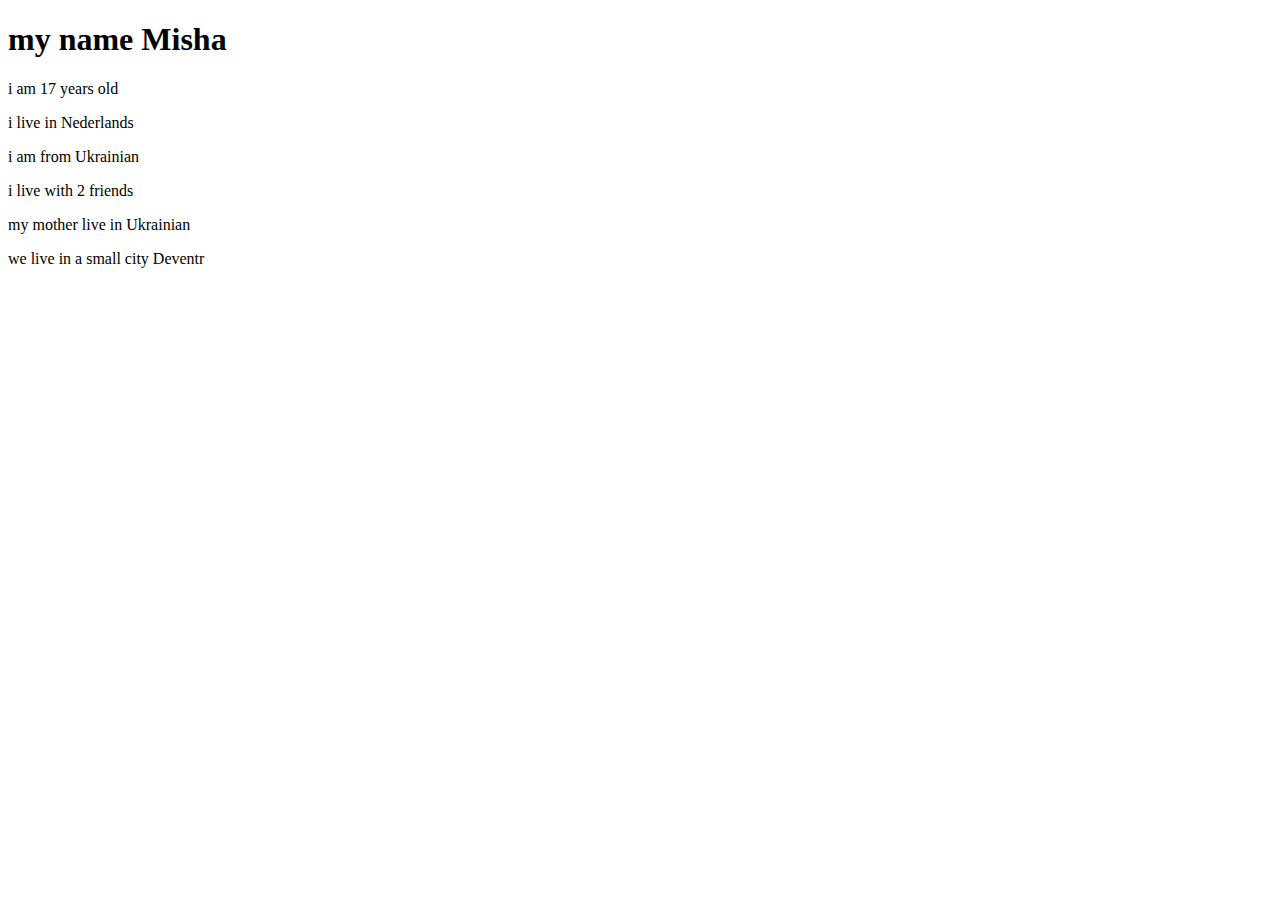
==== index.html @ f0b2c5c3 "i need" ====
<!DOCTYPE html>
<html lang="en">
<head>
    <meta charset="UTF-8">
    <meta name="viewport" content="width=device-width, initial-scale=1.0">
    <title>Document</title>
</head>
<body>
<h1>my name Misha   
</h1> 
<p> i am 17 years old </p>
  <p> i live in Nederlands</p>  
  <p>i  am from Ukrainian</p>
<p>i live with 2 friends  </p>
<p>my mother live in Ukrainian </p>
<p>we live in a small city Deventr </p>

</body>
</html>
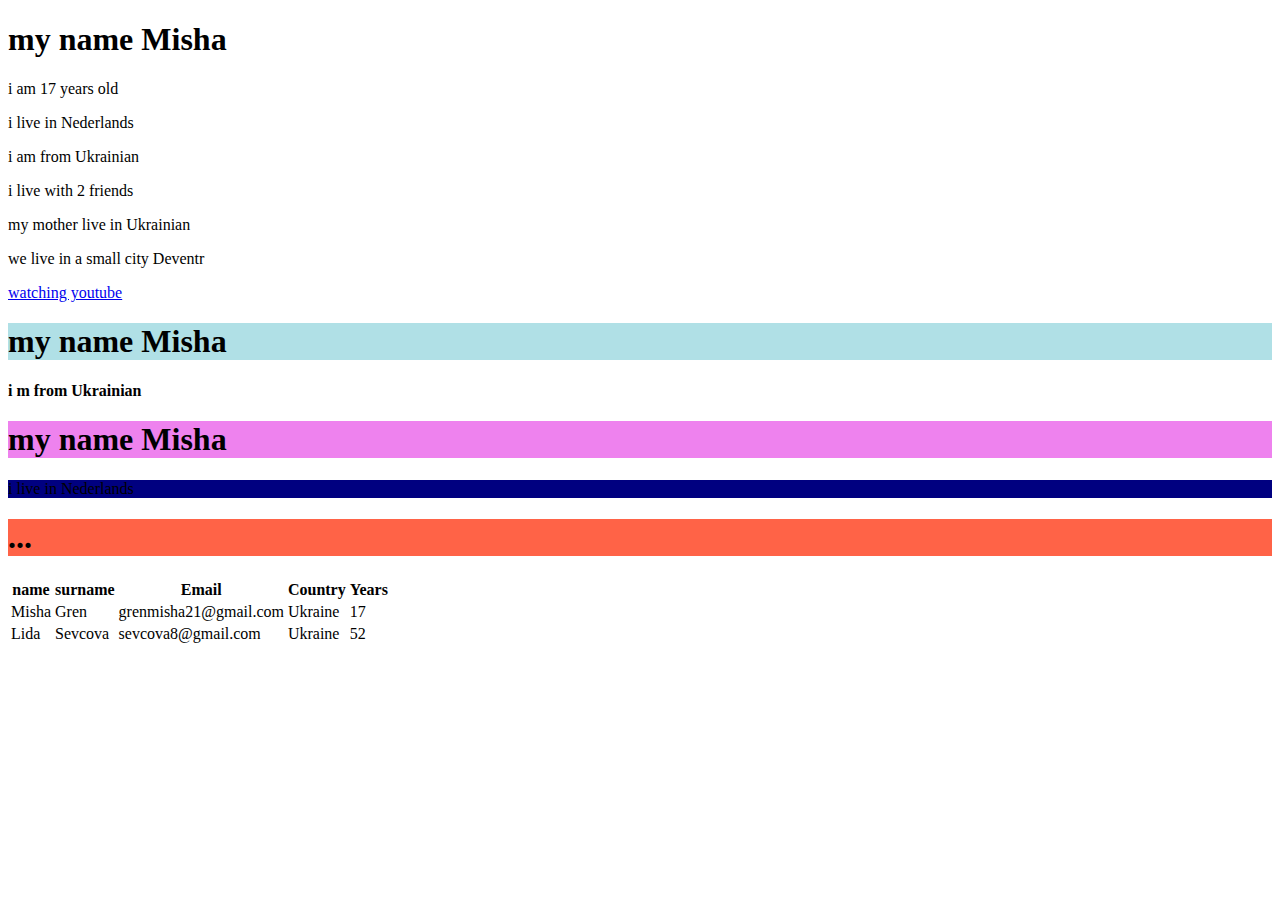
==== commit 158a8c08: "cerate table" ====
--- a/index.html
+++ b/index.html
@@ -4,6 +4,9 @@
     <meta charset="UTF-8">
     <meta name="viewport" content="width=device-width, initial-scale=1.0">
     <title>Document</title>
+    <style>
+      
+    </style>
 </head>
 <body>
 <h1>my name Misha   
@@ -14,6 +17,41 @@
 <p>i live with 2 friends  </p>
 <p>my mother live in Ukrainian </p>
 <p>we live in a small city Deventr </p>
+<a href="https://www.youtube.com/">watching youtube </a>
+
+<h1 style="background-color:powderblue;">my name Misha</h1>
+<strong>i m from Ukrainian</strong> 
+<!--i m like play football-->
+<p i m lerning Deutch></p>
+<h1 style="background-color:violet;">my name Misha</h1>
+<p style="background-color:navy;">i live in Nederlands</p>
+<h1 style="background-color:rgb(255, 99, 71);">...</h1>
+
+
+<table>
+  <tr>
+    <th>name</th>
+    <th>surname</th>
+    <th>Email</th>
+    <th>Country</th>
+    <th>Years</th>
+  </tr>
+  <tr>
+   <td>Misha</td>
+   <td>Gren</td>
+   <td>grenmisha21@gmail.com</td>
+   <td>Ukraine</td>
+   <td>17</td>
+  </tr>
+  <tr>
+    <td>Lida</td>
+    <td>Sevcova</td>
+    <td>sevcova8@gmail.com</td>
+    <td>Ukraine</td>
+    <td>52</td>
+  </tr>
+</table>
+
 
 </body>
 </html>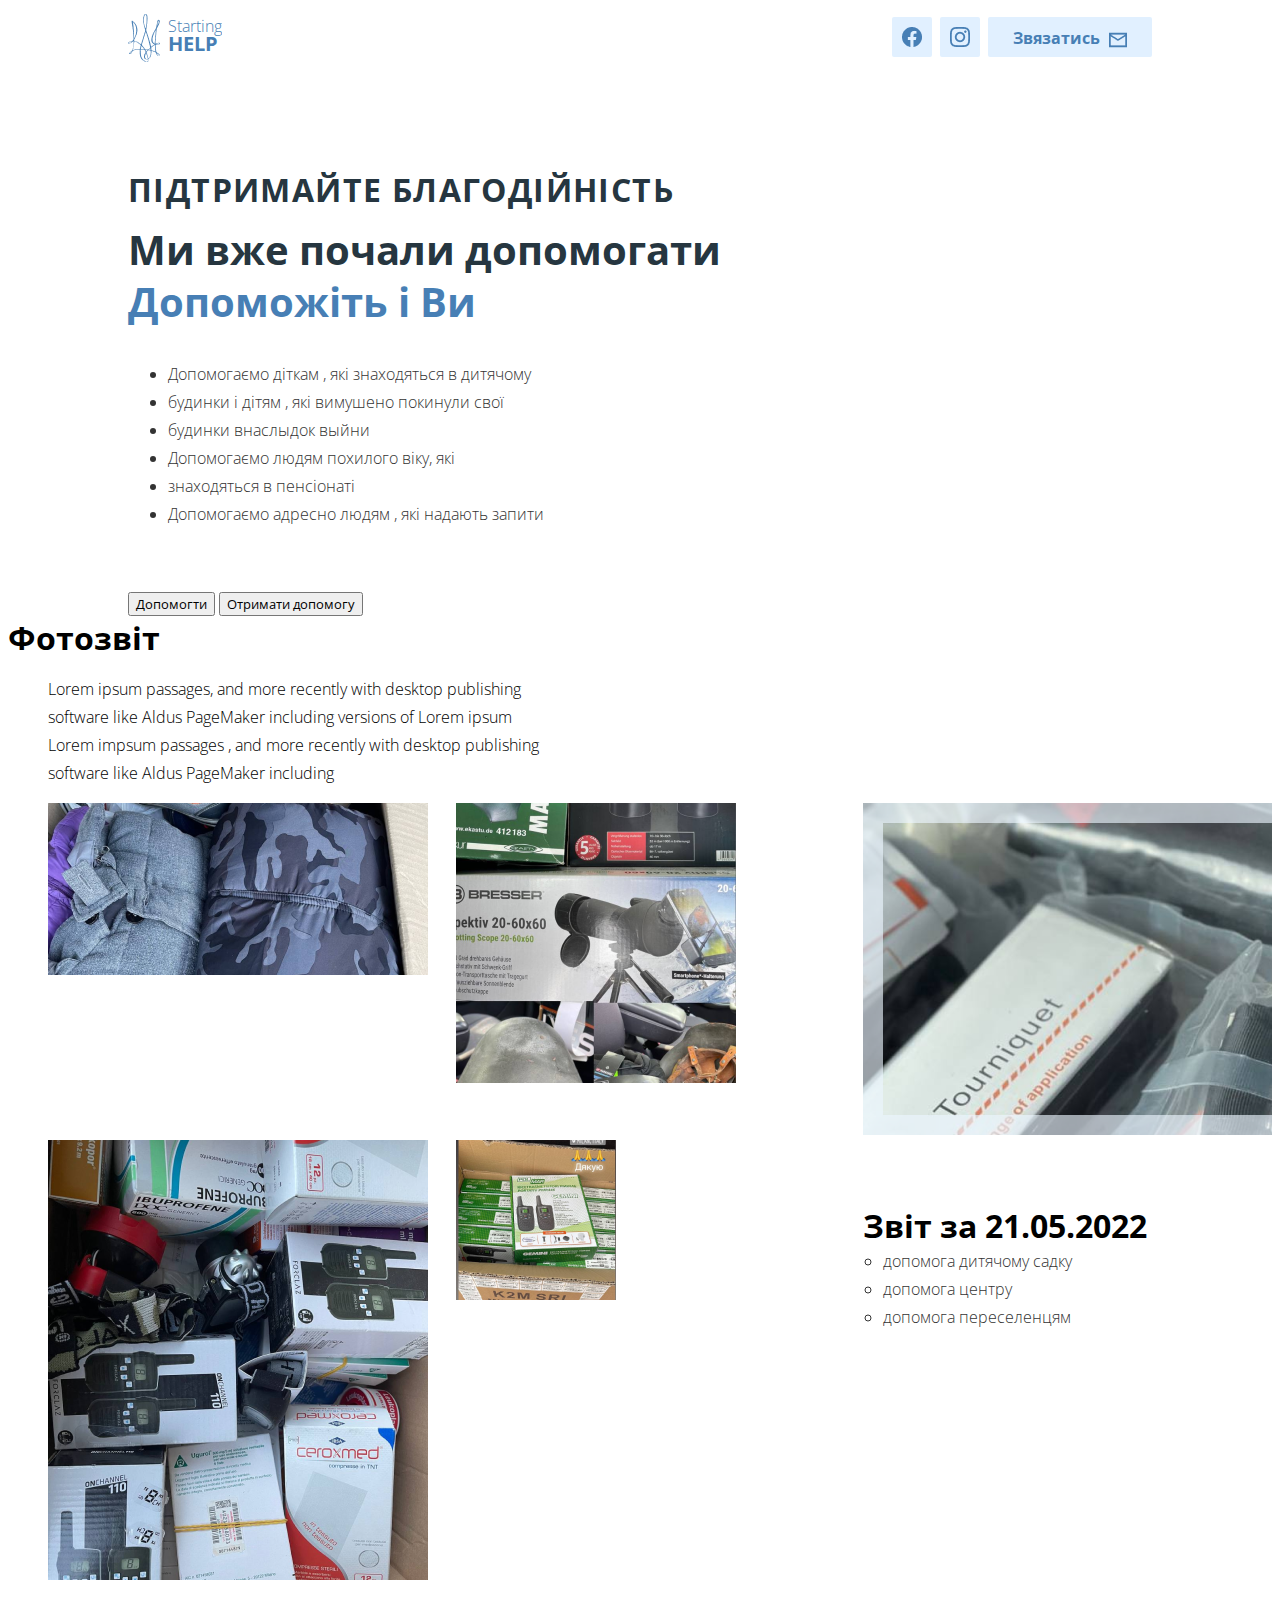
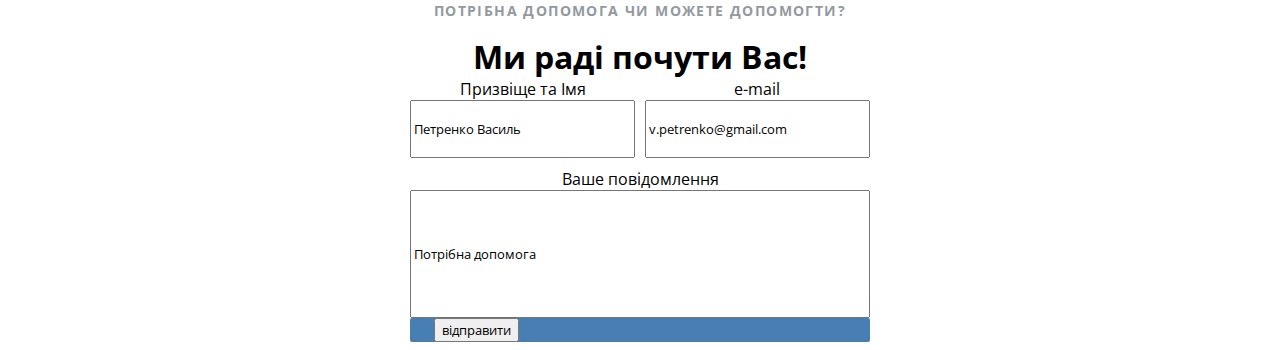
==== commit 37906d71: "add images" ====
--- a/index.html
+++ b/index.html
@@ -1,57 +1,116 @@
 <!DOCTYPE html>
 <html lang="en">
+
 <head>
-    <meta charset="UTF-8">
-    <meta name="viewport" content="width=device-width, initial-scale=1.0">
-    <title>Document</title>
-    <style>
-      
-    </style>
+  <meta charset="UTF-8">
+  <meta name="viewport" content="width=device-width, initial-scale=1.0">
+  <title>Document</title>
+  <link href="https://fonts.googleapis.com/css2?family=Open+Sans:wght@300;400;600;700&display=swap" rel="stylesheet">
+  <link rel="stylesheet" href="./styles/index.css">
 </head>
+
 <body>
-<h1>my name Misha   
-</h1> 
-<p> i am 17 years old </p>
-  <p> i live in Nederlands</p>  
-  <p>i  am from Ukrainian</p>
-<p>i live with 2 friends  </p>
-<p>my mother live in Ukrainian </p>
-<p>we live in a small city Deventr </p>
-<a href="https://www.youtube.com/">watching youtube </a>
+  <header>
+    <div class="logo-container">
 
-<h1 style="background-color:powderblue;">my name Misha</h1>
-<strong>i m from Ukrainian</strong> 
-<!--i m like play football-->
-<p i m lerning Deutch></p>
-<h1 style="background-color:violet;">my name Misha</h1>
-<p style="background-color:navy;">i live in Nederlands</p>
-<h1 style="background-color:rgb(255, 99, 71);">...</h1>
+      <img src="./img/logo.png" alt="logo" class="logo">
+      <div class="text-container">
+        <p class="text-starting">
+          Starting
+        </p>
+        <p class="text-help">
+          help
+        </p>
+      </div>
+
+    </div>
+
+    </div>
+    <ul class="menu">
+      <li><a href="#"><img src="./img/fb.png" alt="facebook img"></a></li>
+      <li><a href="#"><img src="./img/Instagram.png" alt="Instagram img"></a></li>
+      <li><a href="#"><span>Звязатись</span><img src="./img/icon_nest.png" alt="icon_nest img"></a></li>
+    </ul>
+  </header>
+
+  <div class="section-1">
+    <h1>Підтримайте благодійність </h1>
+    <h2>Ми вже почали допомогати </h2>
+    <h3>Допоможіть і Ви</h3>
+    <ul>
+      <li>Допомогаємо діткам , які знаходяться в дитячому</li>
+      <li>будинки і дітям , які вимушено покинули свої </li>
+      <li>будинки внаслыдок выйни </li>
+      <li>Допомогаємо людям похилого віку, які</li>
+      <li>знаходяться в пенсіонаті</li>
+      <li>Допомогаємо адресно людям , які надають запити</li>
+    </ul>
+    <div class="button-container">
+      <button class="help-bth">Допомогти</button>
+      <button class="get-help-bth"> Отримати допомогу</button>
+
+    </div>
+
+  </div>
+  <div class="section-2">
+    <h1>Фотозвіт</h1>
+    <ul>
+      <li>Lorem ipsum passages, and more recently with desktop publishing</li>
+      <li>software like Aldus PageMaker including versions of Lorem ipsum</li>
+      <li>Lorem impsum passages , and more recently with desktop publishing</li>
+      <li>software like Aldus PageMaker including</li>
+    </ul>
+
+  </div>
 
 
-<table>
-  <tr>
-    <th>name</th>
-    <th>surname</th>
-    <th>Email</th>
-    <th>Country</th>
-    <th>Years</th>
-  </tr>
-  <tr>
-   <td>Misha</td>
-   <td>Gren</td>
-   <td>grenmisha21@gmail.com</td>
-   <td>Ukraine</td>
-   <td>17</td>
-  </tr>
-  <tr>
-    <td>Lida</td>
-    <td>Sevcova</td>
-    <td>sevcova8@gmail.com</td>
-    <td>Ukraine</td>
-    <td>52</td>
-  </tr>
-</table>
+  </div>
+  <ul class="photo-list">
+    <li class="photo-list-item"><a href="#"><img src="./img/Image (4).png" alt="photo.clothes"></a></li>
+    <li class="photo-list-item"><a href="#"><img src="./img/Image (5).png" alt="photo.telefone"></a></li>
+    <li class="photo-list-item"><a href="#"><img src="./img/Image (1).png" alt="photo.png"></a></li>
+    <li class="photo-list-item"><a href="#"><img src="./img/Image (3).png" alt="photo.jacket"></a></li>
+    <li class="photo-list-item"><a href="#"><img src="./img/Image (2).png" alt="photo.telefone"></a></li>
+    <li class="photo-list-item">
+      <div class="description-photo-list-container">
+        <h1>Звіт за 21.05.2022</h1>
+        <ul class="description-photo-list">
 
+          <li>допомога дитячому садку</li>
+          <li>допомога центру</li>
+          <li>допомога переселенцям </li>
+        </ul>
+      </div>
+    </li>
+  </ul>
+  <div class="feedback-form">
+    <p>потрібна допомога чи можете допомогти?</p>
+
+    <h1 class="title"> Ми раді почути Вас!</h1>
+
+    <div class="information">
+
+      <form>
+        <div class="row-inputes">
+          <div class="input-container">
+            <label for="username">Призвіще та Імя</label><br>
+            <input type="text" id="username" name="username" value="Петренко Василь"><br>
+          </div>
+          <div class="input-container">
+            <label for="e-mail">e-mail</label><br>
+            <input type="text" id="username" name="username" value="v.petrenko@gmail.com"><br>
+          </div>
+        </div>
+        <div class="input-container">
+          <label for="your-messenge">Ваше повідомлення</label><br>
+          <input type="text" id="username" name="messenge" value="Потрібна допомога "><br>
+      </form>
+    </div>
+    <div class="button-send">
+      <button class="send">відправити</button>
+    </div>
+  </div>
 
 </body>
+
 </html>--- a/styles/index.css
+++ b/styles/index.css
@@ -0,0 +1,277 @@
+* {
+    font-family: 'Open Sans', sans-serif;
+    box-sizing: border-box;
+}
+
+h1,
+h2,
+h3,
+h4,
+h5,
+h6 {
+    margin: 0;
+}
+
+header {
+    overflow: hidden;
+    padding-left: 120px;
+    padding-right: 120px;
+    margin-bottom: 100px;
+    min-height: 60px;
+
+}
+
+.logo-container {
+    float: left;
+    overflow: hidden;
+    padding: 6px 0;
+
+}
+
+.logo {
+    float: left;
+}
+
+.text-container {
+    float: left;
+    margin-left: 8px;
+    margin-top: 4px;
+
+}
+
+.text-container .text-starting {
+    color: #477FB5;
+    font-size: 16px;
+    font-style: normal;
+    font-weight: 300;
+    line-height: 16px;
+    margin: 0
+}
+
+.text-container .text-help {
+    color: #477FB5;
+    font-family: Open Sans;
+    font-size: 20px;
+    font-style: normal;
+    font-weight: 700;
+    line-height: 20px;
+    text-transform: uppercase;
+    margin: 0
+}
+
+
+
+.menu {
+    float: right;
+    list-style: none;
+    margin: 0;
+    padding: 9px 0;
+}
+
+.menu li {
+    float: left;
+    margin-left: 8px;
+
+}
+
+.menu a {
+    width: 40px;
+    height: 40px;
+    display: block;
+    border-radius: 2px;
+    background-color: #E1F0FF;
+    padding: 10px;
+    box-sizing: border-box
+}
+
+.menu li:last-child a {
+    width: 164px;
+    color: #477FB5;
+    font-size: 16px;
+    font-style: normal;
+    font-weight: 700;
+    text-decoration: none;
+    text-align: center;
+}
+
+.menu li:last-child span {
+    margin-right: 8px;
+}
+
+.menu a span {
+    vertical-align: super;
+}
+
+.section-1 h1 {
+    color: #929A9F;
+    font-size: 14px;
+    font-weight: 700;
+    line-height: 20px;
+    letter-spacing: 1.4px;
+    text-transform: uppercase;
+    margin-bottom: 12px;
+    margin-top: 0;
+}
+
+.section-1 h2 {
+    color: #263640;
+    font-size: 40px;
+    font-style: normal;
+    font-weight: 700;
+    line-height: 52px;
+}
+
+.section-1 h3 {
+    color: #477FB5;
+    font-size: 40px;
+    font-style: normal;
+    font-weight: 700;
+    line-height: 52px;
+}
+
+.section-1 li {
+    color: #929A9F;
+    font-size: 16px;
+    font-style: normal;
+    font-weight: 400;
+    line-height: 24px;
+}
+
+.section-1 ul {
+    margin-bottom: 64px;
+    margin-top: 32px;
+}
+
+.section-1 {
+    padding-left: 120px;
+    padding-right: 120px;
+}
+
+.section-1 h1 {
+    color: #263640;
+    font-size: 32px;
+    font-style: normal;
+    font-weight: 700;
+    line-height: 44px;
+}
+
+.section-1 li {
+    color: #333;
+    font-size: 16px;
+    font-style: normal;
+    font-weight: 300;
+    line-height: 28px;
+    width: 481px;
+}
+
+.section-2 li {
+    color: var #333;
+    font-size: 16px;
+    font-style: normal;
+    font-weight: 300;
+    line-height: 28px;
+    list-style: none;
+}
+
+.photo-list {
+    list-style: none;
+    overflow: hidden;
+
+}
+
+.photo-list-item {
+    float: left;
+    width: 33.3%;
+}
+
+.description-photo-list-container {
+    margin-top: 64px;
+}
+
+.description-photo-list {
+    padding-left: 20px;
+}
+
+.description-photo-list h1 {
+    color: #263640;
+    font-size: 24px;
+    font-style: normal;
+    font-weight: 600;
+    line-height: 32px;
+    margin-bottom: 24px;
+}
+
+.description-photo-list li {
+    color: #333;
+    font-size: 16px;
+    font-style: normal;
+    font-weight: 300;
+    line-height: 28px;
+    /* 175% */
+}
+
+.feedback-form p {
+    color:  #929A9F;
+    text-align: center;
+    font-size: 14px;
+    font-style: normal;
+    font-weight: 700;
+    line-height: 20px; 
+    letter-spacing: 1.4px;
+    text-transform: uppercase; 
+
+}
+.feedback-form {
+    text-align: center;
+
+}
+
+.feedback-form h1 .title {
+    color: #263640;
+    text-align: center;
+    font-size: 48px;
+    font-style: normal;
+    font-weight: 700;
+    line-height: 52px;
+}
+
+.button-send {
+    border-radius: 2px;
+    background: #477FB5;
+    display: flex;
+    padding: 0px 24px;
+    align-items: center;
+    gap: 8px;
+}
+
+.information {
+    width: 100%;
+    max-width: 460px;
+    margin-inline: auto;
+    
+    
+    
+}
+.row-inputes {
+    overflow: hidden;
+    margin-bottom: 10px;
+    
+}
+.row-inputes .input-container {
+    float: left;
+    width: 49%;
+
+}
+/* .row-inputes .input-container:first-child {
+    margin-right: 10px;
+} */
+.row-inputes .input-container:last-child {
+float: right;
+}
+.input-container input {
+    width: 100%;
+    height: 128px;
+}
+.row-inputes input {
+    height: 58px;
+}
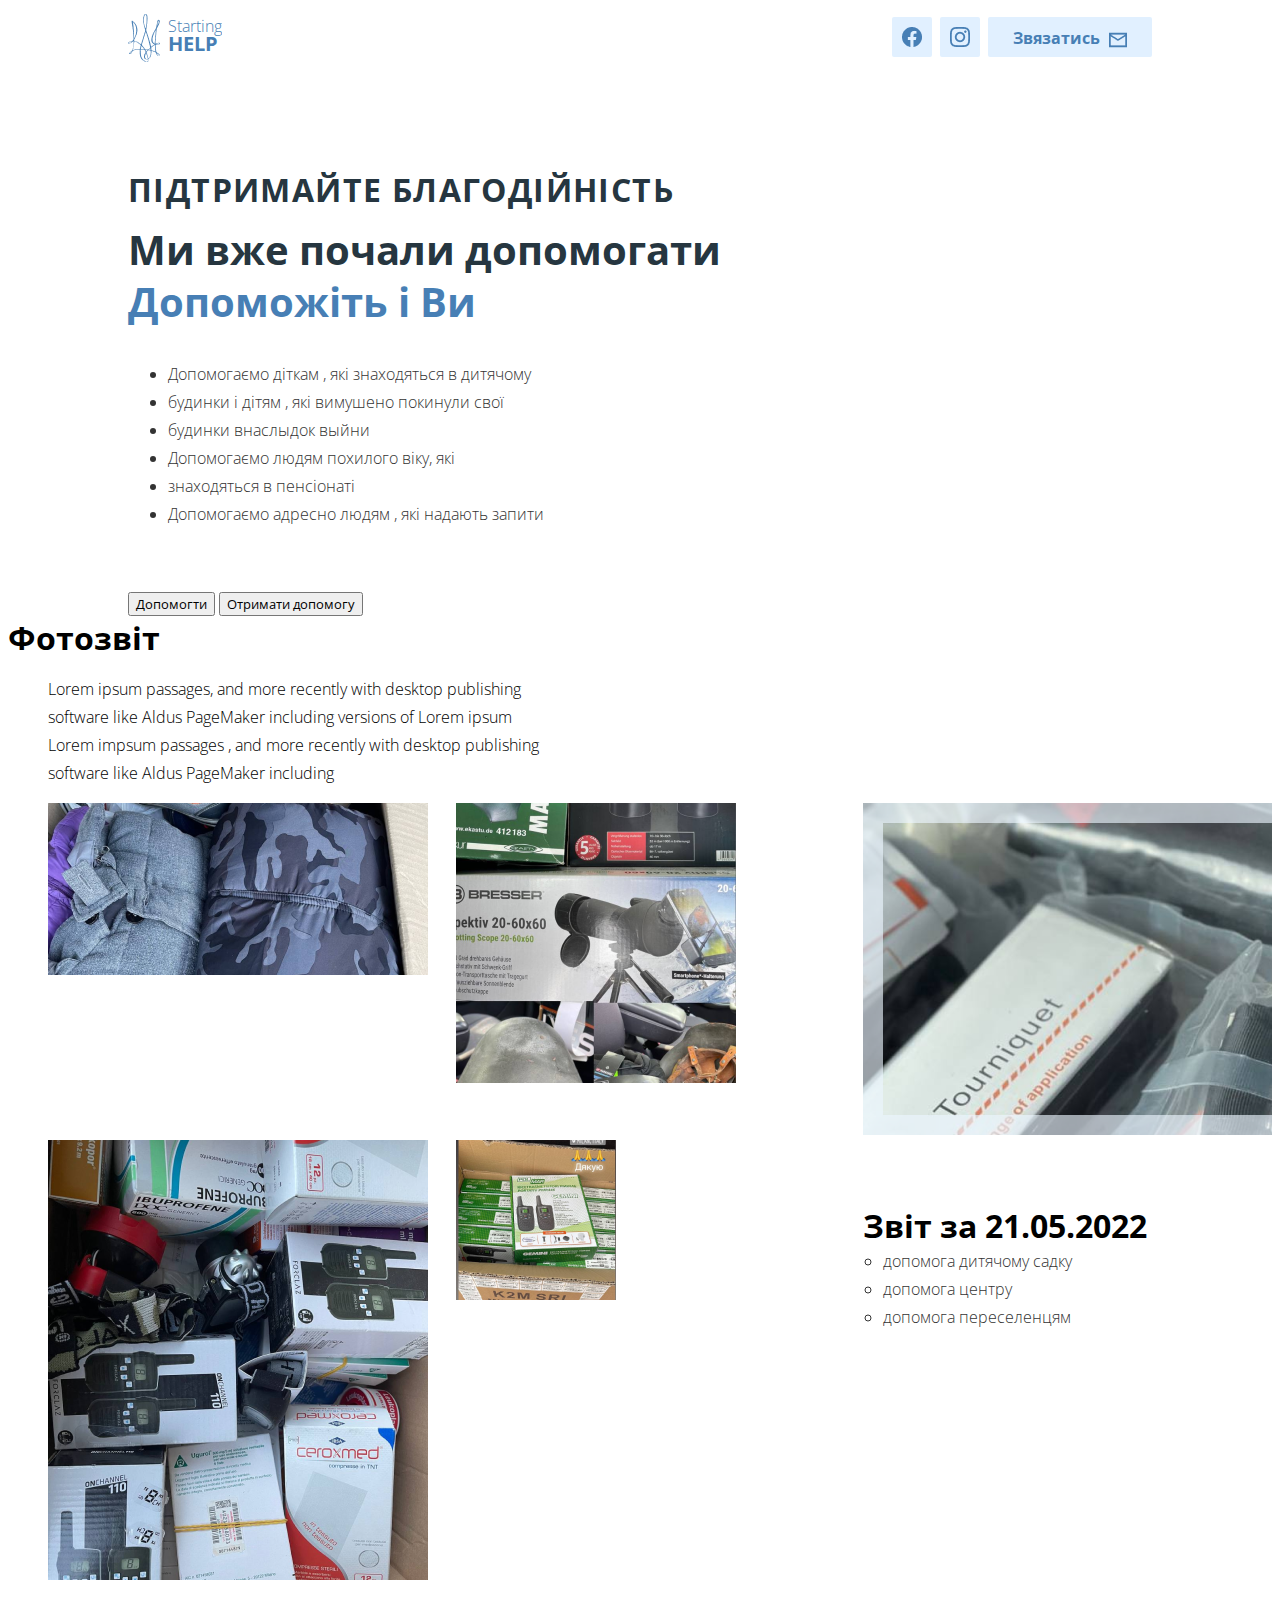
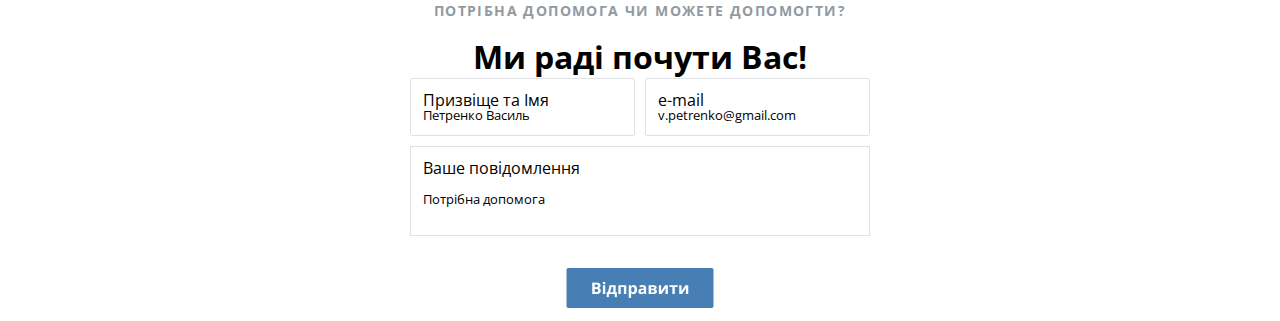
==== commit 58d2844d: "feedback form" ====
--- a/index.html
+++ b/index.html
@@ -93,21 +93,25 @@
       <form>
         <div class="row-inputes">
           <div class="input-container">
-            <label for="username">Призвіще та Імя</label><br>
-            <input type="text" id="username" name="username" value="Петренко Василь"><br>
+            <label for="username">Призвіще та Імя</label>
+            <input type="text" id="username" name="username" value="Петренко Василь">
           </div>
           <div class="input-container">
-            <label for="e-mail">e-mail</label><br>
-            <input type="text" id="username" name="username" value="v.petrenko@gmail.com"><br>
+            <label for="e-mail">e-mail</label>
+            <input type="text" id="username" name="username" value="v.petrenko@gmail.com">
           </div>
         </div>
         <div class="input-container">
-          <label for="your-messenge">Ваше повідомлення</label><br>
-          <input type="text" id="username" name="messenge" value="Потрібна допомога "><br>
+          <label for="your-messenge">Ваше повідомлення</label>
+          <input type="text" id="username" name="messenge" value="Потрібна допомога ">
       </form>
     </div>
     <div class="button-send">
-      <button class="send">відправити</button>
+    
+     <li><a href="#"><img src="./img/Buttons (1).png" alt="send img"></a></li>
+      
+        
+      
     </div>
   </div>
 
--- a/styles/index.css
+++ b/styles/index.css
@@ -211,16 +211,17 @@
 }
 
 .feedback-form p {
-    color:  #929A9F;
+    color: #929A9F;
     text-align: center;
     font-size: 14px;
     font-style: normal;
     font-weight: 700;
-    line-height: 20px; 
+    line-height: 20px;
     letter-spacing: 1.4px;
-    text-transform: uppercase; 
-
-}
+    text-transform: uppercase;
+
+}
+
 .feedback-form {
     text-align: center;
 
@@ -235,43 +236,62 @@
     line-height: 52px;
 }
 
-.button-send {
-    border-radius: 2px;
-    background: #477FB5;
-    display: flex;
-    padding: 0px 24px;
-    align-items: center;
-    gap: 8px;
-}
+
 
 .information {
     width: 100%;
     max-width: 460px;
     margin-inline: auto;
-    
-    
-    
-}
+
+
+
+}
+.input-container {
+    border: 1px solid #DEE2E6;
+    position: relative;
+    height: 90px;
+}
+
+.input-container label {
+    text-align: left;
+    position: absolute;
+    left: 12px;
+    top: 10px;
+}
+.input-container input {
+    width: 100%;
+    height: 100%;
+    border-radius: 2px;
+    border: none;
+    padding: 20px 12px 5px;
+
+}
+
 .row-inputes {
     overflow: hidden;
     margin-bottom: 10px;
-    
-}
+
+}
+
 .row-inputes .input-container {
     float: left;
     width: 49%;
-
-}
+    border-radius: 2px;
+    height: 58px;
+
+}
+
 /* .row-inputes .input-container:first-child {
     margin-right: 10px;
 } */
 .row-inputes .input-container:last-child {
-float: right;
-}
-.input-container input {
-    width: 100%;
-    height: 128px;
-}
-.row-inputes input {
-    height: 58px;
-}
+    float: right;
+}
+
+.button-send {
+
+    margin-top: 32px;
+    list-style: none;
+
+}
+
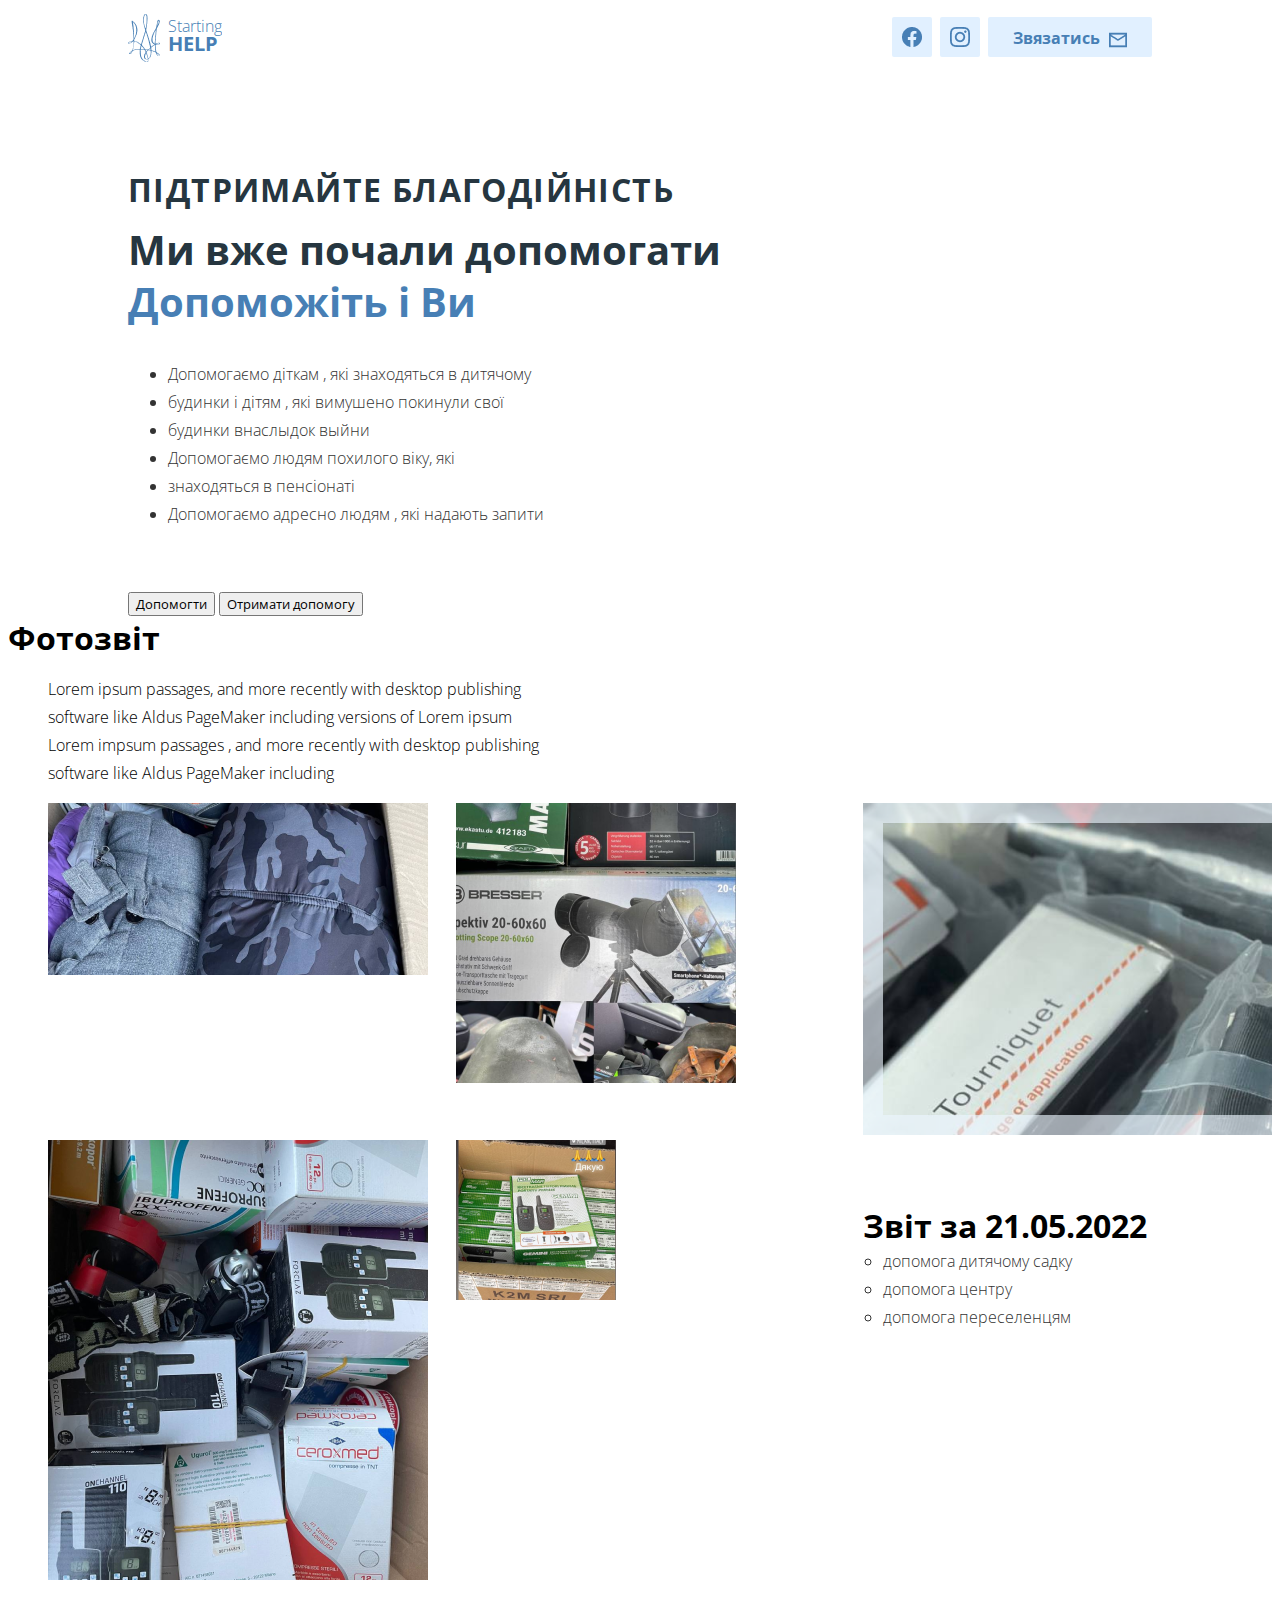
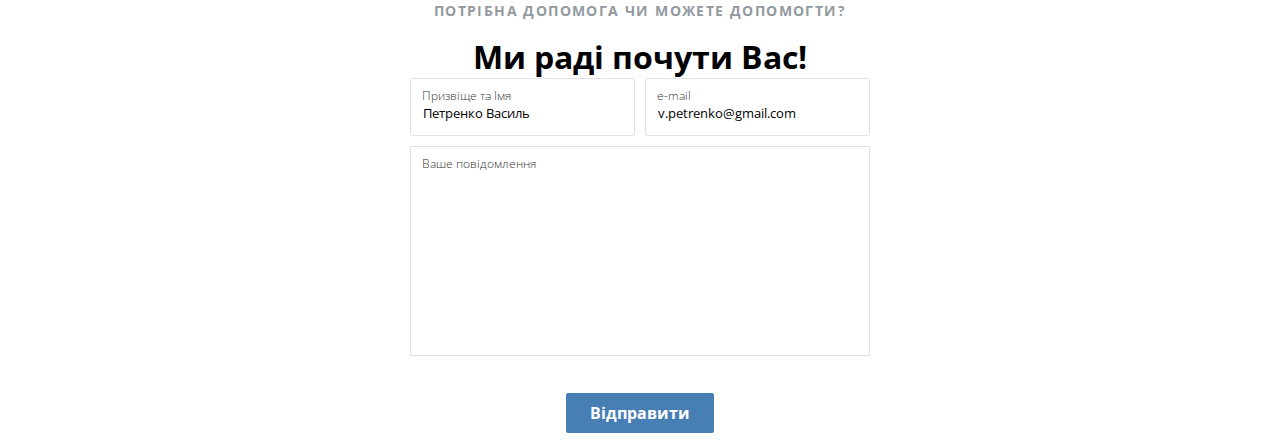
==== commit ce41c5fd: "fix issues with feedback form" ====
--- a/index.html
+++ b/index.html
@@ -101,18 +101,13 @@
             <input type="text" id="username" name="username" value="v.petrenko@gmail.com">
           </div>
         </div>
-        <div class="input-container">
-          <label for="your-messenge">Ваше повідомлення</label>
-          <input type="text" id="username" name="messenge" value="Потрібна допомога ">
+        <div class="textarea-container">
+          <label for="user-message">Ваше повідомлення</label>
+          <textarea name="user-message" id="user-message" cols="30" rows="10" value="Потрібна допомога "></textarea>
+        </div>
       </form>
     </div>
-    <div class="button-send">
-    
-     <li><a href="#"><img src="./img/Buttons (1).png" alt="send img"></a></li>
-      
-        
-      
-    </div>
+    <button class="button-send">Відправити</button>
   </div>
 
 </body>
--- a/styles/index.css
+++ b/styles/index.css
@@ -1,6 +1,6 @@
 * {
-    font-family: 'Open Sans', sans-serif;
-    box-sizing: border-box;
+  font-family: "Open Sans", sans-serif;
+  box-sizing: border-box;
 }
 
 h1,
@@ -9,289 +9,300 @@
 h4,
 h5,
 h6 {
-    margin: 0;
+  margin: 0;
 }
 
 header {
-    overflow: hidden;
-    padding-left: 120px;
-    padding-right: 120px;
-    margin-bottom: 100px;
-    min-height: 60px;
-
+  overflow: hidden;
+  padding-left: 120px;
+  padding-right: 120px;
+  margin-bottom: 100px;
+  min-height: 60px;
 }
 
 .logo-container {
-    float: left;
-    overflow: hidden;
-    padding: 6px 0;
-
+  float: left;
+  overflow: hidden;
+  padding: 6px 0;
 }
 
 .logo {
-    float: left;
+  float: left;
 }
 
 .text-container {
-    float: left;
-    margin-left: 8px;
-    margin-top: 4px;
-
+  float: left;
+  margin-left: 8px;
+  margin-top: 4px;
 }
 
 .text-container .text-starting {
-    color: #477FB5;
-    font-size: 16px;
-    font-style: normal;
-    font-weight: 300;
-    line-height: 16px;
-    margin: 0
+  color: #477fb5;
+  font-size: 16px;
+  font-style: normal;
+  font-weight: 300;
+  line-height: 16px;
+  margin: 0;
 }
 
 .text-container .text-help {
-    color: #477FB5;
-    font-family: Open Sans;
-    font-size: 20px;
-    font-style: normal;
-    font-weight: 700;
-    line-height: 20px;
-    text-transform: uppercase;
-    margin: 0
-}
-
-
+  color: #477fb5;
+  font-family: Open Sans;
+  font-size: 20px;
+  font-style: normal;
+  font-weight: 700;
+  line-height: 20px;
+  text-transform: uppercase;
+  margin: 0;
+}
 
 .menu {
-    float: right;
-    list-style: none;
-    margin: 0;
-    padding: 9px 0;
+  float: right;
+  list-style: none;
+  margin: 0;
+  padding: 9px 0;
 }
 
 .menu li {
-    float: left;
-    margin-left: 8px;
-
+  float: left;
+  margin-left: 8px;
 }
 
 .menu a {
-    width: 40px;
-    height: 40px;
-    display: block;
-    border-radius: 2px;
-    background-color: #E1F0FF;
-    padding: 10px;
-    box-sizing: border-box
+  width: 40px;
+  height: 40px;
+  display: block;
+  border-radius: 2px;
+  background-color: #e1f0ff;
+  padding: 10px;
+  box-sizing: border-box;
 }
 
 .menu li:last-child a {
-    width: 164px;
-    color: #477FB5;
-    font-size: 16px;
-    font-style: normal;
-    font-weight: 700;
-    text-decoration: none;
-    text-align: center;
+  width: 164px;
+  color: #477fb5;
+  font-size: 16px;
+  font-style: normal;
+  font-weight: 700;
+  text-decoration: none;
+  text-align: center;
 }
 
 .menu li:last-child span {
-    margin-right: 8px;
+  margin-right: 8px;
 }
 
 .menu a span {
-    vertical-align: super;
+  vertical-align: super;
 }
 
 .section-1 h1 {
-    color: #929A9F;
-    font-size: 14px;
-    font-weight: 700;
-    line-height: 20px;
-    letter-spacing: 1.4px;
-    text-transform: uppercase;
-    margin-bottom: 12px;
-    margin-top: 0;
+  color: #929a9f;
+  font-size: 14px;
+  font-weight: 700;
+  line-height: 20px;
+  letter-spacing: 1.4px;
+  text-transform: uppercase;
+  margin-bottom: 12px;
+  margin-top: 0;
 }
 
 .section-1 h2 {
-    color: #263640;
-    font-size: 40px;
-    font-style: normal;
-    font-weight: 700;
-    line-height: 52px;
+  color: #263640;
+  font-size: 40px;
+  font-style: normal;
+  font-weight: 700;
+  line-height: 52px;
 }
 
 .section-1 h3 {
-    color: #477FB5;
-    font-size: 40px;
-    font-style: normal;
-    font-weight: 700;
-    line-height: 52px;
+  color: #477fb5;
+  font-size: 40px;
+  font-style: normal;
+  font-weight: 700;
+  line-height: 52px;
 }
 
 .section-1 li {
-    color: #929A9F;
-    font-size: 16px;
-    font-style: normal;
-    font-weight: 400;
-    line-height: 24px;
+  color: #929a9f;
+  font-size: 16px;
+  font-style: normal;
+  font-weight: 400;
+  line-height: 24px;
 }
 
 .section-1 ul {
-    margin-bottom: 64px;
-    margin-top: 32px;
+  margin-bottom: 64px;
+  margin-top: 32px;
 }
 
 .section-1 {
-    padding-left: 120px;
-    padding-right: 120px;
+  padding-left: 120px;
+  padding-right: 120px;
 }
 
 .section-1 h1 {
-    color: #263640;
-    font-size: 32px;
-    font-style: normal;
-    font-weight: 700;
-    line-height: 44px;
+  color: #263640;
+  font-size: 32px;
+  font-style: normal;
+  font-weight: 700;
+  line-height: 44px;
 }
 
 .section-1 li {
-    color: #333;
-    font-size: 16px;
-    font-style: normal;
-    font-weight: 300;
-    line-height: 28px;
-    width: 481px;
+  color: #333;
+  font-size: 16px;
+  font-style: normal;
+  font-weight: 300;
+  line-height: 28px;
+  width: 481px;
 }
 
 .section-2 li {
-    color: var #333;
-    font-size: 16px;
-    font-style: normal;
-    font-weight: 300;
-    line-height: 28px;
-    list-style: none;
+  color: var #333;
+  font-size: 16px;
+  font-style: normal;
+  font-weight: 300;
+  line-height: 28px;
+  list-style: none;
 }
 
 .photo-list {
-    list-style: none;
-    overflow: hidden;
-
+  list-style: none;
+  overflow: hidden;
 }
 
 .photo-list-item {
-    float: left;
-    width: 33.3%;
+  float: left;
+  width: 33.3%;
 }
 
 .description-photo-list-container {
-    margin-top: 64px;
+  margin-top: 64px;
 }
 
 .description-photo-list {
-    padding-left: 20px;
+  padding-left: 20px;
 }
 
 .description-photo-list h1 {
-    color: #263640;
-    font-size: 24px;
-    font-style: normal;
-    font-weight: 600;
-    line-height: 32px;
-    margin-bottom: 24px;
+  color: #263640;
+  font-size: 24px;
+  font-style: normal;
+  font-weight: 600;
+  line-height: 32px;
+  margin-bottom: 24px;
 }
 
 .description-photo-list li {
-    color: #333;
-    font-size: 16px;
-    font-style: normal;
-    font-weight: 300;
-    line-height: 28px;
-    /* 175% */
+  color: #333;
+  font-size: 16px;
+  font-style: normal;
+  font-weight: 300;
+  line-height: 28px;
+  /* 175% */
 }
 
 .feedback-form p {
-    color: #929A9F;
-    text-align: center;
-    font-size: 14px;
-    font-style: normal;
-    font-weight: 700;
-    line-height: 20px;
-    letter-spacing: 1.4px;
-    text-transform: uppercase;
-
+  color: #929a9f;
+  text-align: center;
+  font-size: 14px;
+  font-style: normal;
+  font-weight: 700;
+  line-height: 20px;
+  letter-spacing: 1.4px;
+  text-transform: uppercase;
 }
 
 .feedback-form {
-    text-align: center;
-
+  text-align: center;
 }
 
 .feedback-form h1 .title {
-    color: #263640;
-    text-align: center;
-    font-size: 48px;
-    font-style: normal;
-    font-weight: 700;
-    line-height: 52px;
-}
-
-
+  color: #263640;
+  text-align: center;
+  font-size: 48px;
+  font-style: normal;
+  font-weight: 700;
+  line-height: 52px;
+}
 
 .information {
-    width: 100%;
-    max-width: 460px;
-    margin-inline: auto;
-
-
-
+  width: 100%;
+  max-width: 460px;
+  margin-bottom: 32px;
+  margin-inline: auto;
 }
 .input-container {
-    border: 1px solid #DEE2E6;
-    position: relative;
-    height: 90px;
+  position: relative;
+  /* border: 1px solid #dee2e6; */
 }
 
 .input-container label {
-    text-align: left;
-    position: absolute;
-    left: 12px;
-    top: 10px;
+  color: #363636;
+  font-size: 12px;
+  font-weight: 300;
+  left: 12px;
+  line-height: 12px;
+  position: absolute;
+  top: 12px;
 }
 .input-container input {
-    width: 100%;
-    height: 100%;
-    border-radius: 2px;
-    border: none;
-    padding: 20px 12px 5px;
-
+  width: 100%;
+  height: 58px;
+  border-radius: 2px;
+  padding: 12px 12px 0;
+  border: 1px solid #dee2e6;
+}
+
+.textarea-container {
+  position: relative;
+}
+
+.textarea-container textarea {
+  resize: none;
+  width: 100%;
+  min-height: 122px;
+  padding: 28px 10px 0;
+  border: 1px solid #dee2e6;
+}
+
+.textarea-container label {
+  color: #363636;
+  font-size: 12px;
+  font-weight: 300;
+  left: 12px;
+  line-height: 12px;
+  position: absolute;
+  top: 12px;
 }
 
 .row-inputes {
-    overflow: hidden;
-    margin-bottom: 10px;
-
+  overflow: hidden;
+  margin-bottom: 10px;
 }
 
 .row-inputes .input-container {
-    float: left;
-    width: 49%;
-    border-radius: 2px;
-    height: 58px;
-
+  float: left;
+  width: 49%;
 }
 
 /* .row-inputes .input-container:first-child {
     margin-right: 10px;
 } */
 .row-inputes .input-container:last-child {
-    float: right;
+  float: right;
 }
 
 .button-send {
-
-    margin-top: 32px;
-    list-style: none;
-
-}
-
+  border-radius: 2px;
+  padding: 0px 24px;
+  background-color: #477fb5;
+  color: #fff;
+  font-family: Open Sans, sans-serif;
+  font-size: 16px;
+  font-weight: 700;
+  border: none;
+  line-height: 40px;
+  min-width: 100px;
+}
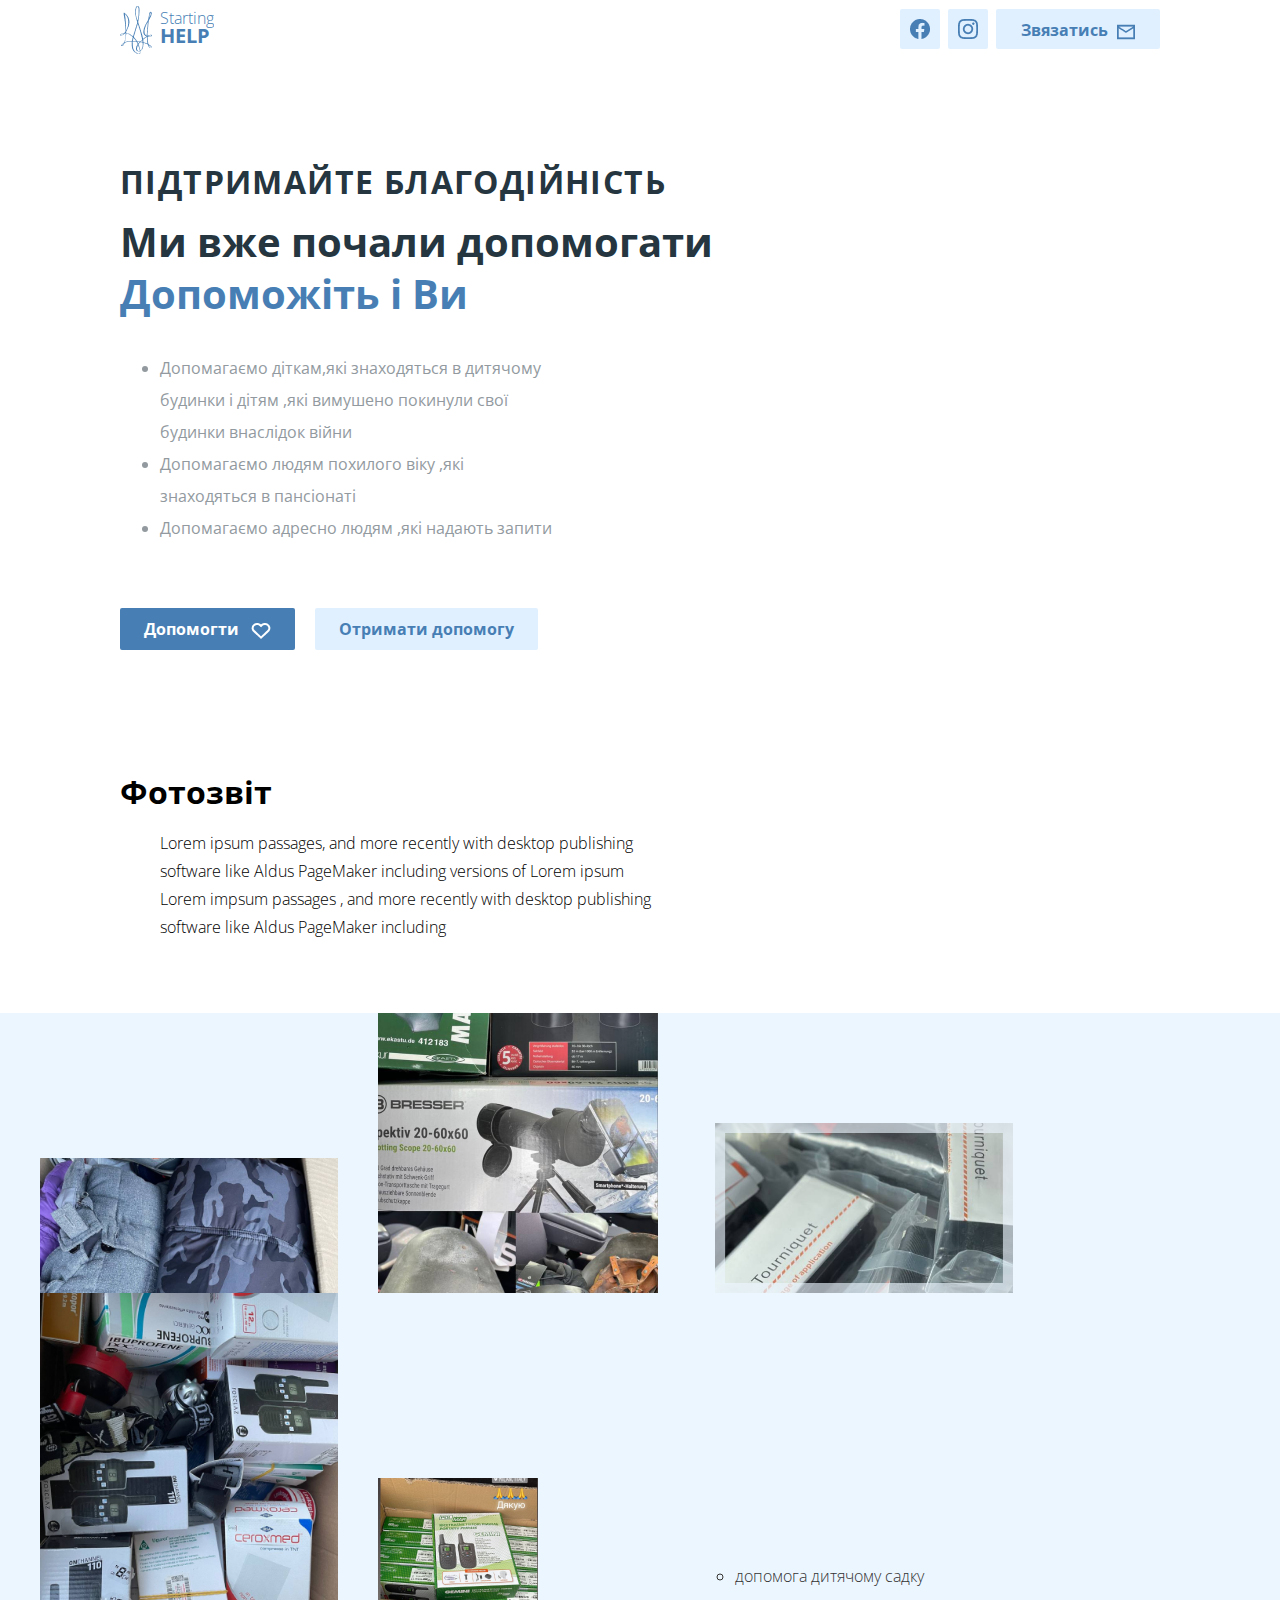
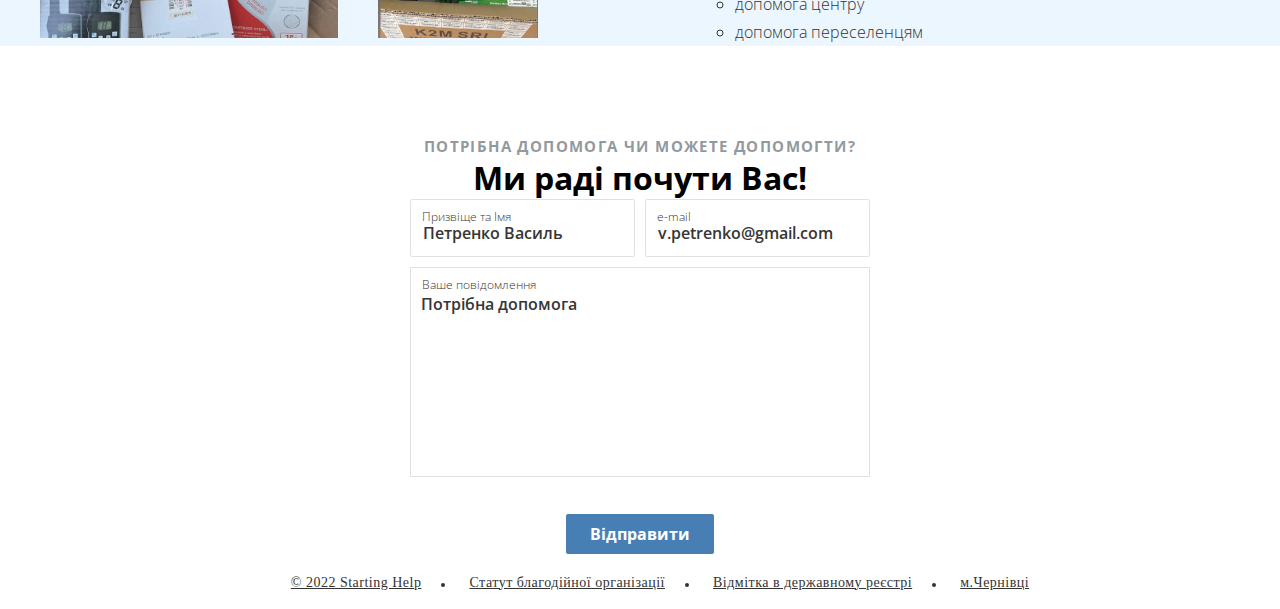
==== commit 4ae2485b: "leran_html_and_scc" ====
--- a/index.html
+++ b/index.html
@@ -10,45 +10,41 @@
 </head>
 
 <body>
-  <header>
-    <div class="logo-container">
-
-      <img src="./img/logo.png" alt="logo" class="logo">
-      <div class="text-container">
-        <p class="text-starting">
-          Starting
-        </p>
-        <p class="text-help">
-          help
-        </p>
+  <div class="width-container">
+    <header>
+      <div class="logo-container">
+        <img src="./img/logo.png" alt="logo" class="logo">
+        <div class="text-container">
+          <p class="text-starting">
+            Starting
+          </p>
+          <p class="text-help">
+            help
+          </p>
+        </div>
       </div>
 
-    </div>
-
-    </div>
-    <ul class="menu">
-      <li><a href="#"><img src="./img/fb.png" alt="facebook img"></a></li>
-      <li><a href="#"><img src="./img/Instagram.png" alt="Instagram img"></a></li>
-      <li><a href="#"><span>Звязатись</span><img src="./img/icon_nest.png" alt="icon_nest img"></a></li>
-    </ul>
-  </header>
-
-  <div class="section-1">
-    <h1>Підтримайте благодійність </h1>
-    <h2>Ми вже почали допомогати </h2>
-    <h3>Допоможіть і Ви</h3>
-    <ul>
-      <li>Допомогаємо діткам , які знаходяться в дитячому</li>
-      <li>будинки і дітям , які вимушено покинули свої </li>
-      <li>будинки внаслыдок выйни </li>
-      <li>Допомогаємо людям похилого віку, які</li>
-      <li>знаходяться в пенсіонаті</li>
-      <li>Допомогаємо адресно людям , які надають запити</li>
-    </ul>
-    <div class="button-container">
-      <button class="help-bth">Допомогти</button>
-      <button class="get-help-bth"> Отримати допомогу</button>
-
+      <ul class="menu">
+        <li><a href="#"><img src="./img/fb.png" alt="facebook img"></a></li>
+        <li><a href="#"><img src="./img/Instagram.png" alt="Instagram img"></a></li>
+        <li><a href="#"><span>Звязатись</span><img src="./img/icon_nest.png" alt="icon_nest img"></a></li>
+      </ul>
+    </header>
+    <div class="section-1">
+      <h1>Підтримайте благодійність </h1>
+      <h2>Ми вже почали допомогати </h2>
+      <h3>Допоможіть і Ви</h3>
+      <ul>
+       <li> Допомагаємо діткам,які знаходяться в дитячому будинки і дітям ,які вимушено покинули свої будинки внаслідок війни</li>
+<li>Допомагаємо людям похилого віку ,які знаходяться в пансіонаті</li> 
+<li>Допомагаємо адресно людям ,які надають запити</li> 
+      </ul>
+      <div class="button-container">
+        <button class="help-bth">Допомогти
+          <img class="like-img" src="./img/like-icon.png" alt="like-img">
+        </button>
+        <button class="get-help-bth"> Отримати допомогу</button>
+      </div>
     </div>
 
   </div>
@@ -62,7 +58,6 @@
     </ul>
 
   </div>
-
 
   </div>
   <ul class="photo-list">
@@ -94,21 +89,30 @@
         <div class="row-inputes">
           <div class="input-container">
             <label for="username">Призвіще та Імя</label>
-            <input type="text" id="username" name="username" value="Петренко Василь">
+            <input type="text" id="username" name="username" placeholder="Петренко Василь">
           </div>
           <div class="input-container">
             <label for="e-mail">e-mail</label>
-            <input type="text" id="username" name="username" value="v.petrenko@gmail.com">
+            <input type="email" id="username" name="username" placeholder="v.petrenko@gmail.com">
           </div>
         </div>
         <div class="textarea-container">
           <label for="user-message">Ваше повідомлення</label>
-          <textarea name="user-message" id="user-message" cols="30" rows="10" value="Потрібна допомога "></textarea>
+          <textarea name="user-message" id="user-message" cols="30" rows="10" placeholder="Потрібна допомога "></textarea>
         </div>
       </form>
     </div>
     <button class="button-send">Відправити</button>
   </div>
+  <div class="adress">
+    <ul>
+      <li> © 2022 Starting Help</li>
+      <li>Статут благодійної організації</li>
+      <li>Відмітка в державному реєстрі</li>
+      <li>м.Чернівці</li>
+    </ul>
+
+  </div>
 
 </body>
 
--- a/styles/index.css
+++ b/styles/index.css
@@ -11,11 +11,41 @@
 h6 {
   margin: 0;
 }
+body {
+  margin: 0;
+}
+img {
+  max-width: 100%;
+}
+
+input::placeholder,
+textarea::placeholder {
+  color: #363636;
+  font-size: 16px;
+  font-style: normal;
+  font-weight: 600;
+  line-height: 16px;
+}
+
+input::-ms-input-placeholder,
+textarea::placeholder {
+  /* Edge 12-18 */
+  color: #363636;
+  font-size: 16px;
+  font-style: normal;
+  font-weight: 600;
+  line-height: 16px;
+}
+
+.width-container {
+  max-width: 1440px;
+  padding-inline: 120px;
+  margin-inline: auto;
+  padding-bottom: 120px;
+}
 
 header {
   overflow: hidden;
-  padding-left: 120px;
-  padding-right: 120px;
   margin-bottom: 100px;
   min-height: 60px;
 }
@@ -128,18 +158,15 @@
   font-size: 16px;
   font-style: normal;
   font-weight: 400;
-  line-height: 24px;
+  line-height: 32px;
 }
 
 .section-1 ul {
   margin-bottom: 64px;
   margin-top: 32px;
-}
-
-.section-1 {
-  padding-left: 120px;
-  padding-right: 120px;
-}
+  max-width: 432px;
+}
+
 
 .section-1 h1 {
   color: #263640;
@@ -147,15 +174,44 @@
   font-style: normal;
   font-weight: 700;
   line-height: 44px;
-}
-
-.section-1 li {
-  color: #333;
-  font-size: 16px;
-  font-style: normal;
-  font-weight: 300;
-  line-height: 28px;
-  width: 481px;
+  
+}
+
+.section-1 .help-bth {
+  color: #FFF;
+  font-size: 16px;
+  font-style: normal;
+  font-weight: 700;
+  line-height: 40px;
+  border-radius: 2px;
+  background: #477FB5;
+  border: none;
+  padding-inline: 24px;
+  text-align: center;
+  margin-right: 16px;
+}
+
+.section-1 .like-img {
+  margin-left: 8px;
+  vertical-align: middle;
+}
+
+.section-1 .get-help-bth {
+  color: #477FB5;
+  font-size: 16px;
+  font-style: normal;
+  font-weight: 700;
+  line-height: 40px;
+  border-radius: 2px;
+  background: #e1f0ff;
+  border: none;
+  padding-inline: 24px;
+  text-align: center;
+}
+
+.section-2 {
+  padding-bottom: 56px;
+  padding-left: 120px;
 }
 
 .section-2 li {
@@ -165,17 +221,26 @@
   font-weight: 300;
   line-height: 28px;
   list-style: none;
+  
 }
 
 .photo-list {
   list-style: none;
   overflow: hidden;
+  background-color: #ecf6ff;
+  font-size: 0;
+  
 }
 
 .photo-list-item {
-  float: left;
-  width: 33.3%;
-}
+  display: inline-block;
+  width: 24%;
+  margin-right: 40px; 
+}
+.photo-list-item:nth-child(3),.photo-list-item:nth-child(6) {
+  margin-right: 0;
+}
+
 
 .description-photo-list-container {
   margin-top: 64px;
@@ -187,11 +252,11 @@
 
 .description-photo-list h1 {
   color: #263640;
-  font-size: 24px;
+  font-size: 48px;
   font-style: normal;
   font-weight: 600;
   line-height: 32px;
-  margin-bottom: 24px;
+  margin-bottom: 48px;
 }
 
 .description-photo-list li {
@@ -200,18 +265,21 @@
   font-style: normal;
   font-weight: 300;
   line-height: 28px;
-  /* 175% */
+
 }
 
 .feedback-form p {
   color: #929a9f;
   text-align: center;
-  font-size: 14px;
+  font-size: 15px;
   font-style: normal;
   font-weight: 700;
   line-height: 20px;
   letter-spacing: 1.4px;
   text-transform: uppercase;
+  margin: 0px;
+
+  padding-top: 90px;
 }
 
 .feedback-form {
@@ -225,6 +293,8 @@
   font-style: normal;
   font-weight: 700;
   line-height: 52px;
+  padding-bottom: 90px;
+
 }
 
 .information {
@@ -233,6 +303,7 @@
   margin-bottom: 32px;
   margin-inline: auto;
 }
+
 .input-container {
   position: relative;
   /* border: 1px solid #dee2e6; */
@@ -247,6 +318,7 @@
   position: absolute;
   top: 12px;
 }
+
 .input-container input {
   width: 100%;
   height: 58px;
@@ -306,3 +378,35 @@
   line-height: 40px;
   min-width: 100px;
 }
+
+.adress ul {
+  text-align: center;
+  list-style: none;
+
+}
+
+.adress li {
+  color: #333;
+  font-family: Montserrat;
+  font-size: 14px;
+  font-style: normal;
+  font-weight: 400;
+  line-height: 20px;
+  letter-spacing: 0.5px;
+  text-decoration-line: underline;
+  display: inline-block;
+}
+
+.adress li::after {
+  content: "";
+  border-radius: 8px;
+  background: #333;
+  width: 4px;
+  height: 4px;
+  display: inline-block;
+  margin-inline: 20px;
+}
+
+.adress li:last-child::after {
+  display: none;
+}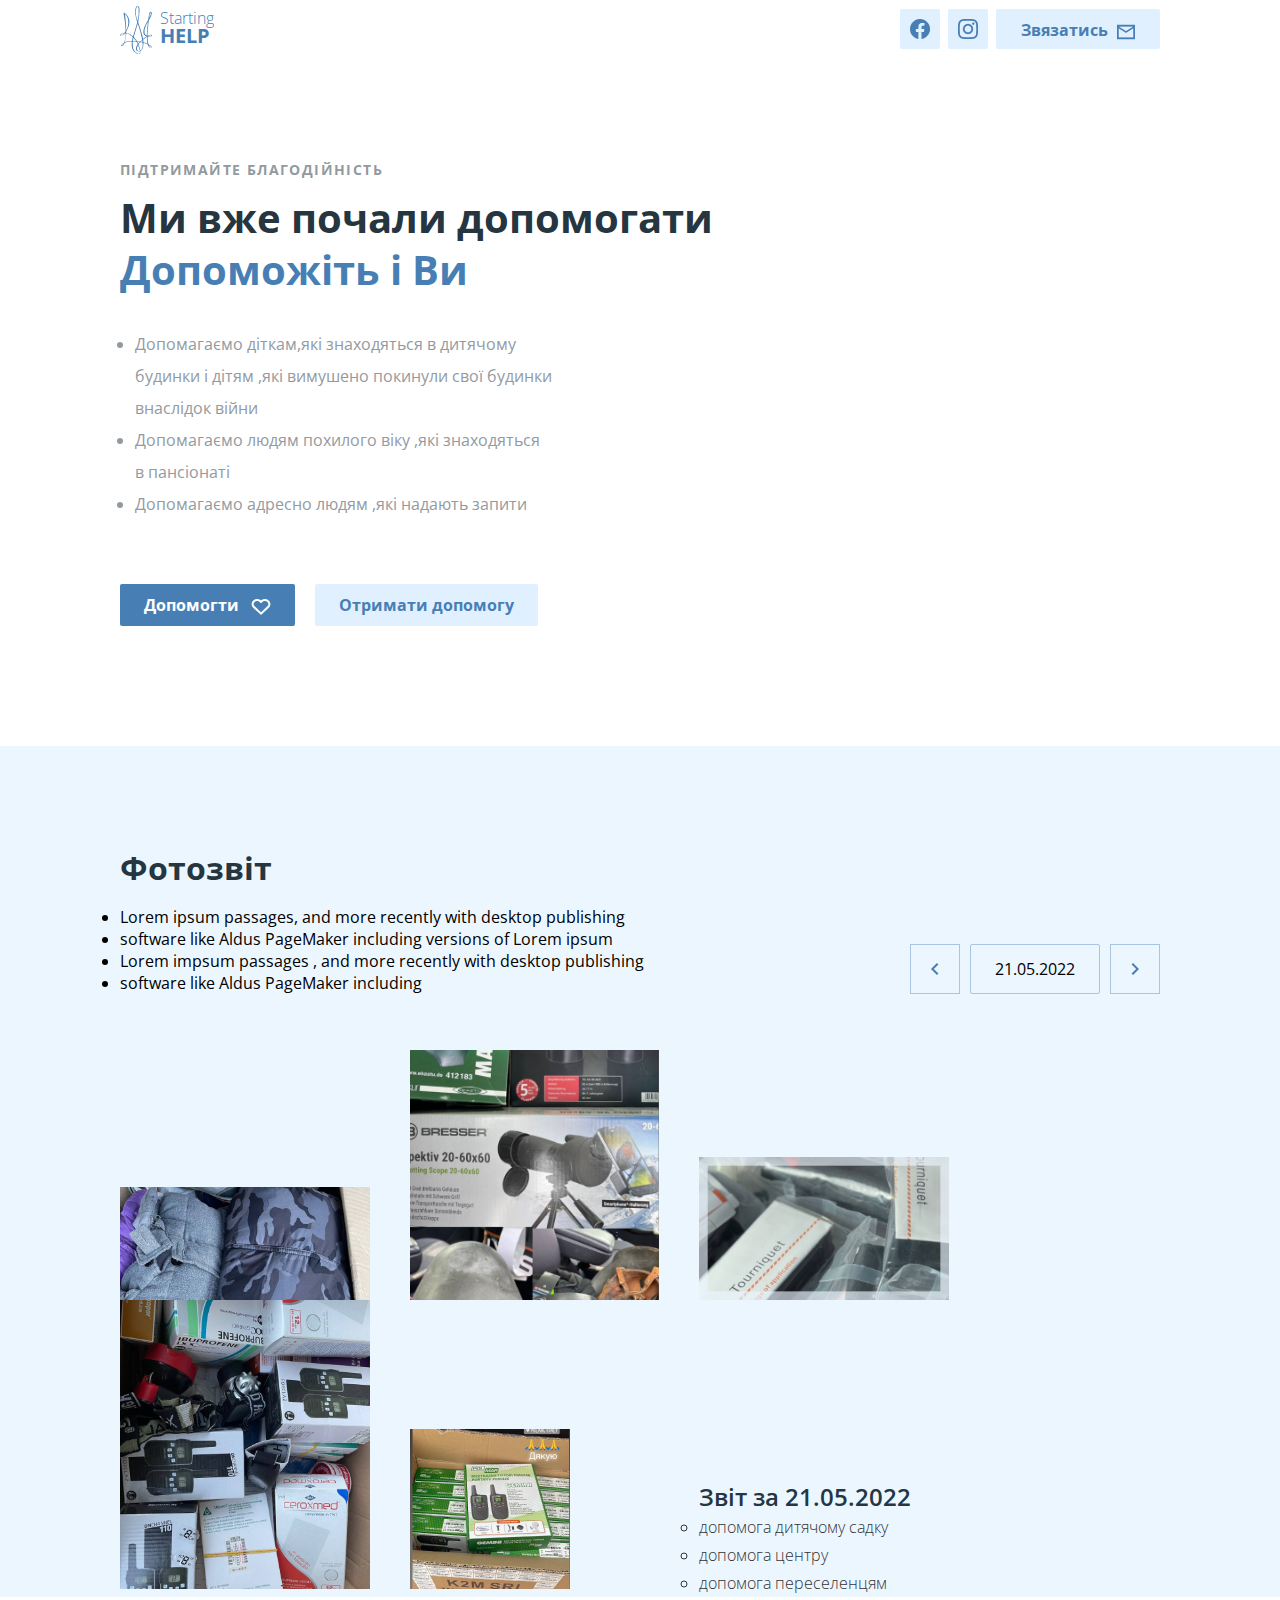
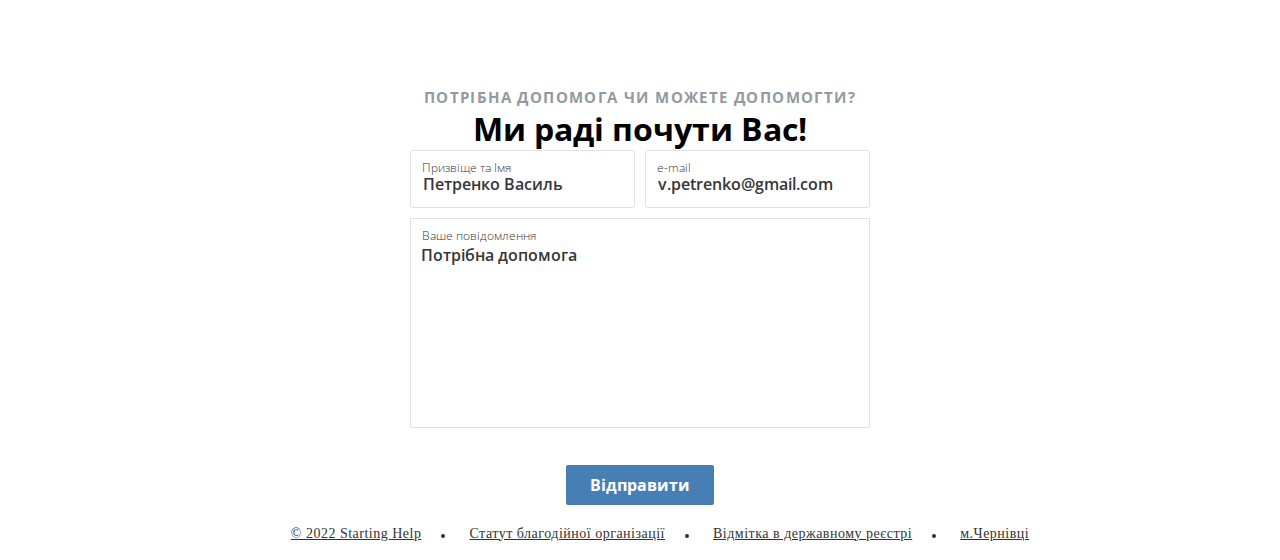
==== commit cbed336f: "create navidation" ====
--- a/index.html
+++ b/index.html
@@ -31,13 +31,17 @@
       </ul>
     </header>
     <div class="section-1">
-      <h1>Підтримайте благодійність </h1>
-      <h2>Ми вже почали допомогати </h2>
-      <h3>Допоможіть і Ви</h3>
+      <h1 class='sub-title'>Підтримайте благодійність </h1>
+      <h2 class='title'>
+        <span class='first-span'>Ми вже почали допомогати</span>
+        <span class='last-span'>Допоможіть і Ви</span>
+      </h2>
+
       <ul>
-       <li> Допомагаємо діткам,які знаходяться в дитячому будинки і дітям ,які вимушено покинули свої будинки внаслідок війни</li>
-<li>Допомагаємо людям похилого віку ,які знаходяться в пансіонаті</li> 
-<li>Допомагаємо адресно людям ,які надають запити</li> 
+        <li> Допомагаємо діткам,які знаходяться в дитячому будинки і дітям ,які вимушено покинули свої будинки внаслідок
+          війни</li>
+        <li>Допомагаємо людям похилого віку ,які знаходяться в пансіонаті</li>
+        <li>Допомагаємо адресно людям ,які надають запити</li>
       </ul>
       <div class="button-container">
         <button class="help-bth">Допомогти
@@ -46,38 +50,54 @@
         <button class="get-help-bth"> Отримати допомогу</button>
       </div>
     </div>
-
   </div>
   <div class="section-2">
-    <h1>Фотозвіт</h1>
-    <ul>
-      <li>Lorem ipsum passages, and more recently with desktop publishing</li>
-      <li>software like Aldus PageMaker including versions of Lorem ipsum</li>
-      <li>Lorem impsum passages , and more recently with desktop publishing</li>
-      <li>software like Aldus PageMaker including</li>
-    </ul>
-
-  </div>
-
-  </div>
-  <ul class="photo-list">
-    <li class="photo-list-item"><a href="#"><img src="./img/Image (4).png" alt="photo.clothes"></a></li>
-    <li class="photo-list-item"><a href="#"><img src="./img/Image (5).png" alt="photo.telefone"></a></li>
-    <li class="photo-list-item"><a href="#"><img src="./img/Image (1).png" alt="photo.png"></a></li>
-    <li class="photo-list-item"><a href="#"><img src="./img/Image (3).png" alt="photo.jacket"></a></li>
-    <li class="photo-list-item"><a href="#"><img src="./img/Image (2).png" alt="photo.telefone"></a></li>
-    <li class="photo-list-item">
-      <div class="description-photo-list-container">
-        <h1>Звіт за 21.05.2022</h1>
-        <ul class="description-photo-list">
-
-          <li>допомога дитячому садку</li>
-          <li>допомога центру</li>
-          <li>допомога переселенцям </li>
+    <div class="top-section">
+      <div class="left-block">
+        <h3 class='title'>Фотозвіт</h3>
+        <ul>
+          <li>Lorem ipsum passages, and more recently with desktop publishing</li>
+          <li>software like Aldus PageMaker including versions of Lorem ipsum</li>
+          <li>Lorem impsum passages , and more recently with desktop publishing</li>
+          <li>software like Aldus PageMaker including</li>
         </ul>
       </div>
-    </li>
-  </ul>
+      <div class="navigation-container">
+        <button class='btn left-btn'>
+          <svg width="48" height="48" viewBox="0 0 48 48" fill="none" xmlns="http://www.w3.org/2000/svg">
+            <path d="M25.9999 18L27.4099 19.41L22.8299 24L27.4099 28.59L25.9999 30L19.9999 24L25.9999 18Z"
+              fill="#477FB5" />
+          </svg>
+        </button>
+        <div class="date-info">21.05.2022</div>
+        <button class='btn right-btn'>
+          <svg width="48" height="48" viewBox="0 0 48 48" fill="none" xmlns="http://www.w3.org/2000/svg">
+            <path d="M22.0001 18L20.5901 19.41L25.1701 24L20.5901 28.59L22.0001 30L28.0001 24L22.0001 18Z"
+              fill="#477FB5" />
+          </svg>
+
+        </button>
+      </div>
+    </div>
+    <ul class="photo-list">
+      <li class="photo-list-item"><a href="#"><img src="./img/Image (4).png" alt="photo.clothes"></a></li>
+      <li class="photo-list-item"><a href="#"><img src="./img/Image (5).png" alt="photo.telefone"></a></li>
+      <li class="photo-list-item"><a href="#"><img src="./img/Image (1).png" alt="photo.png"></a></li>
+      <li class="photo-list-item"><a href="#"><img src="./img/Image (3).png" alt="photo.jacket"></a></li>
+      <li class="photo-list-item"><a href="#"><img src="./img/Image (2).png" alt="photo.telefone"></a></li>
+      <li class="photo-list-item">
+        <div class="description-photo-list-container">
+          <h1>Звіт за 21.05.2022</h1>
+          <ul class="description-photo-list">
+
+            <li>допомога дитячому садку</li>
+            <li>допомога центру</li>
+            <li>допомога переселенцям </li>
+          </ul>
+        </div>
+      </li>
+    </ul>
+  </div>
   <div class="feedback-form">
     <p>потрібна допомога чи можете допомогти?</p>
 
@@ -98,7 +118,8 @@
         </div>
         <div class="textarea-container">
           <label for="user-message">Ваше повідомлення</label>
-          <textarea name="user-message" id="user-message" cols="30" rows="10" placeholder="Потрібна допомога "></textarea>
+          <textarea name="user-message" id="user-message" cols="30" rows="10"
+            placeholder="Потрібна допомога "></textarea>
         </div>
       </form>
     </div>
--- a/styles/index.css
+++ b/styles/index.css
@@ -126,7 +126,7 @@
   vertical-align: super;
 }
 
-.section-1 h1 {
+.section-1 .sub-title {
   color: #929a9f;
   font-size: 14px;
   font-weight: 700;
@@ -137,20 +137,19 @@
   margin-top: 0;
 }
 
-.section-1 h2 {
+.section-1 .title {
   color: #263640;
   font-size: 40px;
-  font-style: normal;
   font-weight: 700;
   line-height: 52px;
 }
 
-.section-1 h3 {
+.section-1 .first-span {
+  display: block;
+}
+
+.section-1 .last-span {
   color: #477fb5;
-  font-size: 40px;
-  font-style: normal;
-  font-weight: 700;
-  line-height: 52px;
 }
 
 .section-1 li {
@@ -165,26 +164,17 @@
   margin-bottom: 64px;
   margin-top: 32px;
   max-width: 432px;
-}
-
-
-.section-1 h1 {
-  color: #263640;
-  font-size: 32px;
-  font-style: normal;
-  font-weight: 700;
-  line-height: 44px;
-  
+  padding-left: 15px;
 }
 
 .section-1 .help-bth {
-  color: #FFF;
+  color: #fff;
   font-size: 16px;
   font-style: normal;
   font-weight: 700;
   line-height: 40px;
   border-radius: 2px;
-  background: #477FB5;
+  background: #477fb5;
   border: none;
   padding-inline: 24px;
   text-align: center;
@@ -197,7 +187,7 @@
 }
 
 .section-1 .get-help-bth {
-  color: #477FB5;
+  color: #477fb5;
   font-size: 16px;
   font-style: normal;
   font-weight: 700;
@@ -210,40 +200,85 @@
 }
 
 .section-2 {
-  padding-bottom: 56px;
-  padding-left: 120px;
+  padding: 100px 120px 0;
+  background-color: #ecf6ff;
+}
+
+.section-2 .title {
+  color: #263640;
+  font-size: 32px;
+  font-weight: 700;
+  line-height: 44px;
+  margin-bottom: 16px;
+}
+
+.section-2 .top-section {
+  display: flex;
+  align-items: end;
+  margin-bottom: 56px;
+  justify-content: space-between;
+}
+
+.section-2 .navigation-container {
+  display: flex;
+  align-items: center;
+}
+
+.section-2 .btn {
+  padding: 0;
+  font-size: 0;
+  cursor: pointer;
+  background-color: transparent;
+  border: 1px solid rgba(71, 127, 181, 0.4);
+}
+
+.section-2 .date-info {
+  float: left;
+  border-radius: 2px;
+  padding: 13px 24px;
+  margin-inline: 10px;
+  border: 1px solid rgba(71, 127, 181, 0.4);
+}
+
+.section-2 ul {
+  margin: 0;
+  padding: 0;
 }
 
 .section-2 li {
-  color: var #333;
+  /* color: var #333;
   font-size: 16px;
   font-style: normal;
   font-weight: 300;
   line-height: 28px;
-  list-style: none;
-  
+  list-style: none; */
 }
 
 .photo-list {
   list-style: none;
   overflow: hidden;
-  background-color: #ecf6ff;
   font-size: 0;
-  
 }
 
 .photo-list-item {
   display: inline-block;
   width: 24%;
-  margin-right: 40px; 
-}
-.photo-list-item:nth-child(3),.photo-list-item:nth-child(6) {
+  margin-right: 40px;
+}
+.photo-list-item:nth-child(3),
+.photo-list-item:nth-child(6) {
   margin-right: 0;
 }
-
 
 .description-photo-list-container {
   margin-top: 64px;
+}
+
+.description-photo-list-container h1 {
+  color: #263640;
+  font-size: 24px;
+  font-weight: 600;
+  line-height: 32px;
 }
 
 .description-photo-list {
@@ -265,7 +300,6 @@
   font-style: normal;
   font-weight: 300;
   line-height: 28px;
-
 }
 
 .feedback-form p {
@@ -294,7 +328,6 @@
   font-weight: 700;
   line-height: 52px;
   padding-bottom: 90px;
-
 }
 
 .information {
@@ -382,7 +415,6 @@
 .adress ul {
   text-align: center;
   list-style: none;
-
 }
 
 .adress li {
@@ -409,4 +441,4 @@
 
 .adress li:last-child::after {
   display: none;
-}+}
